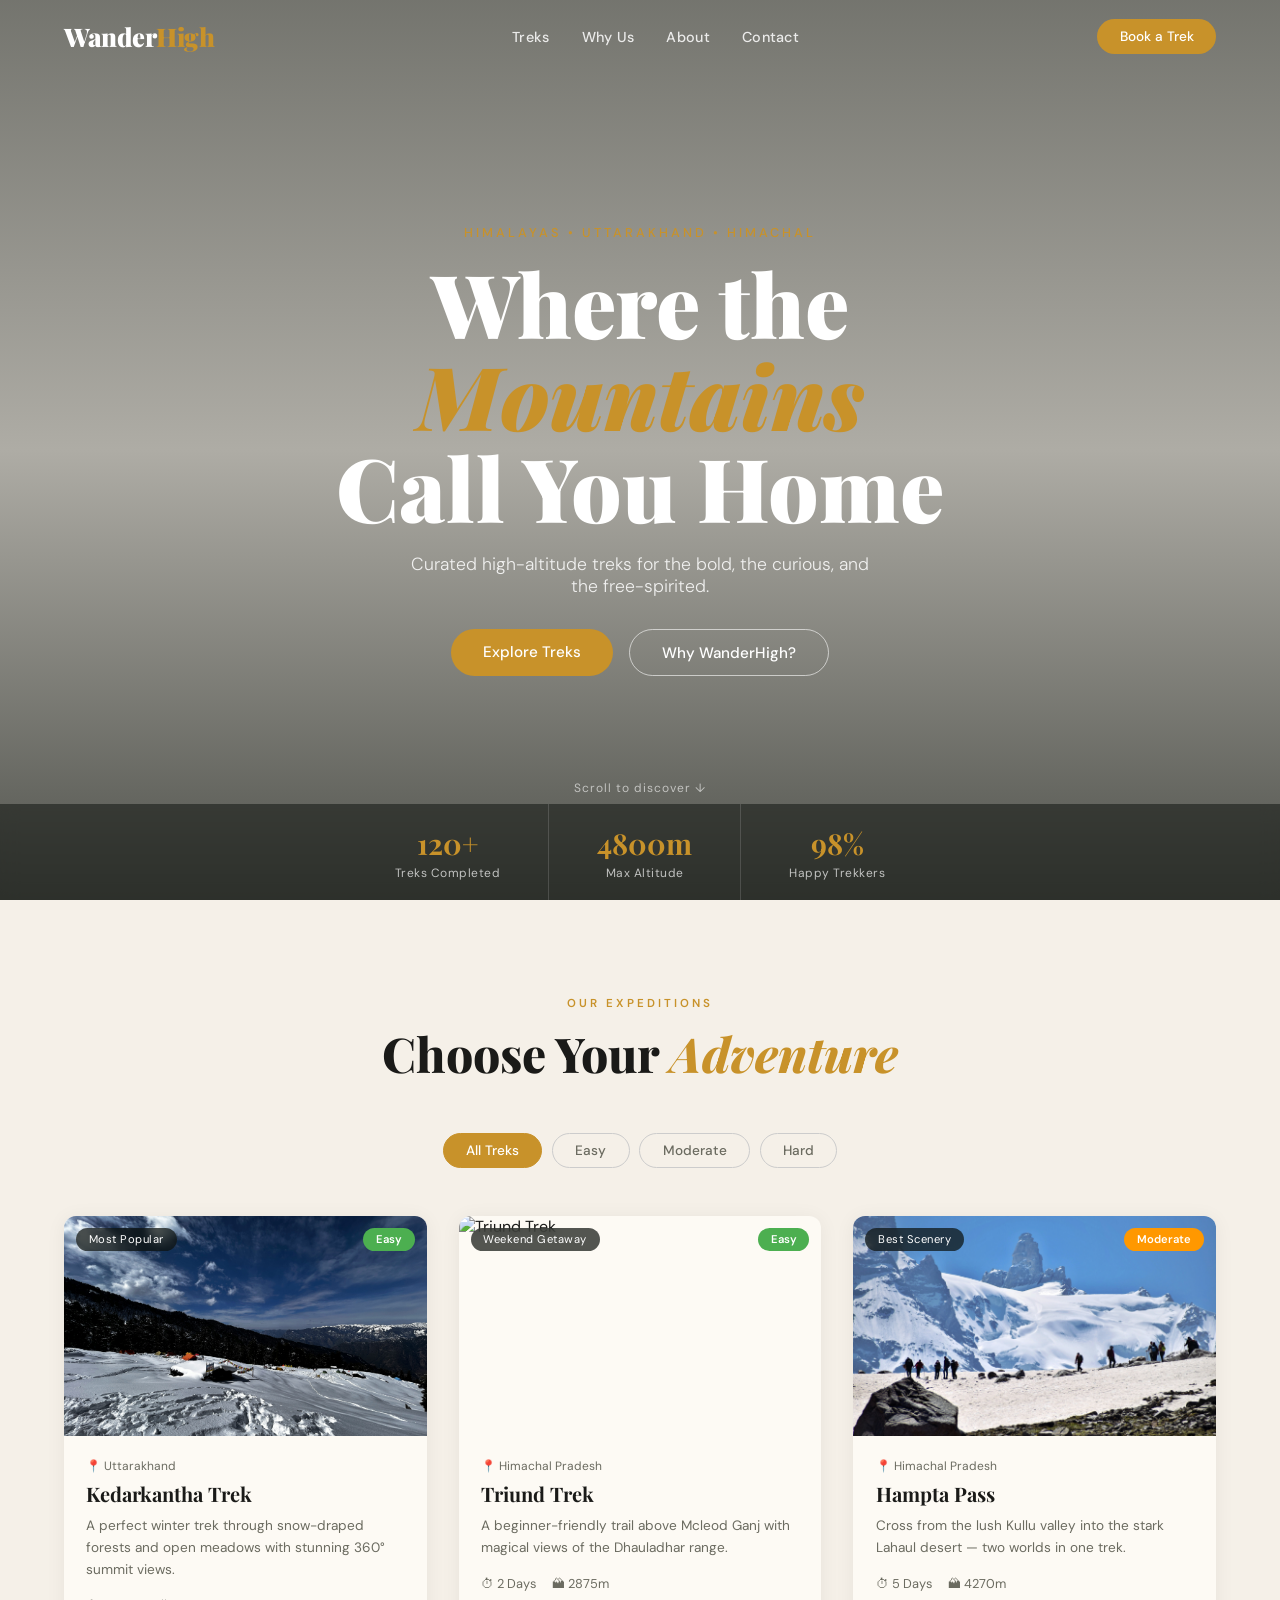
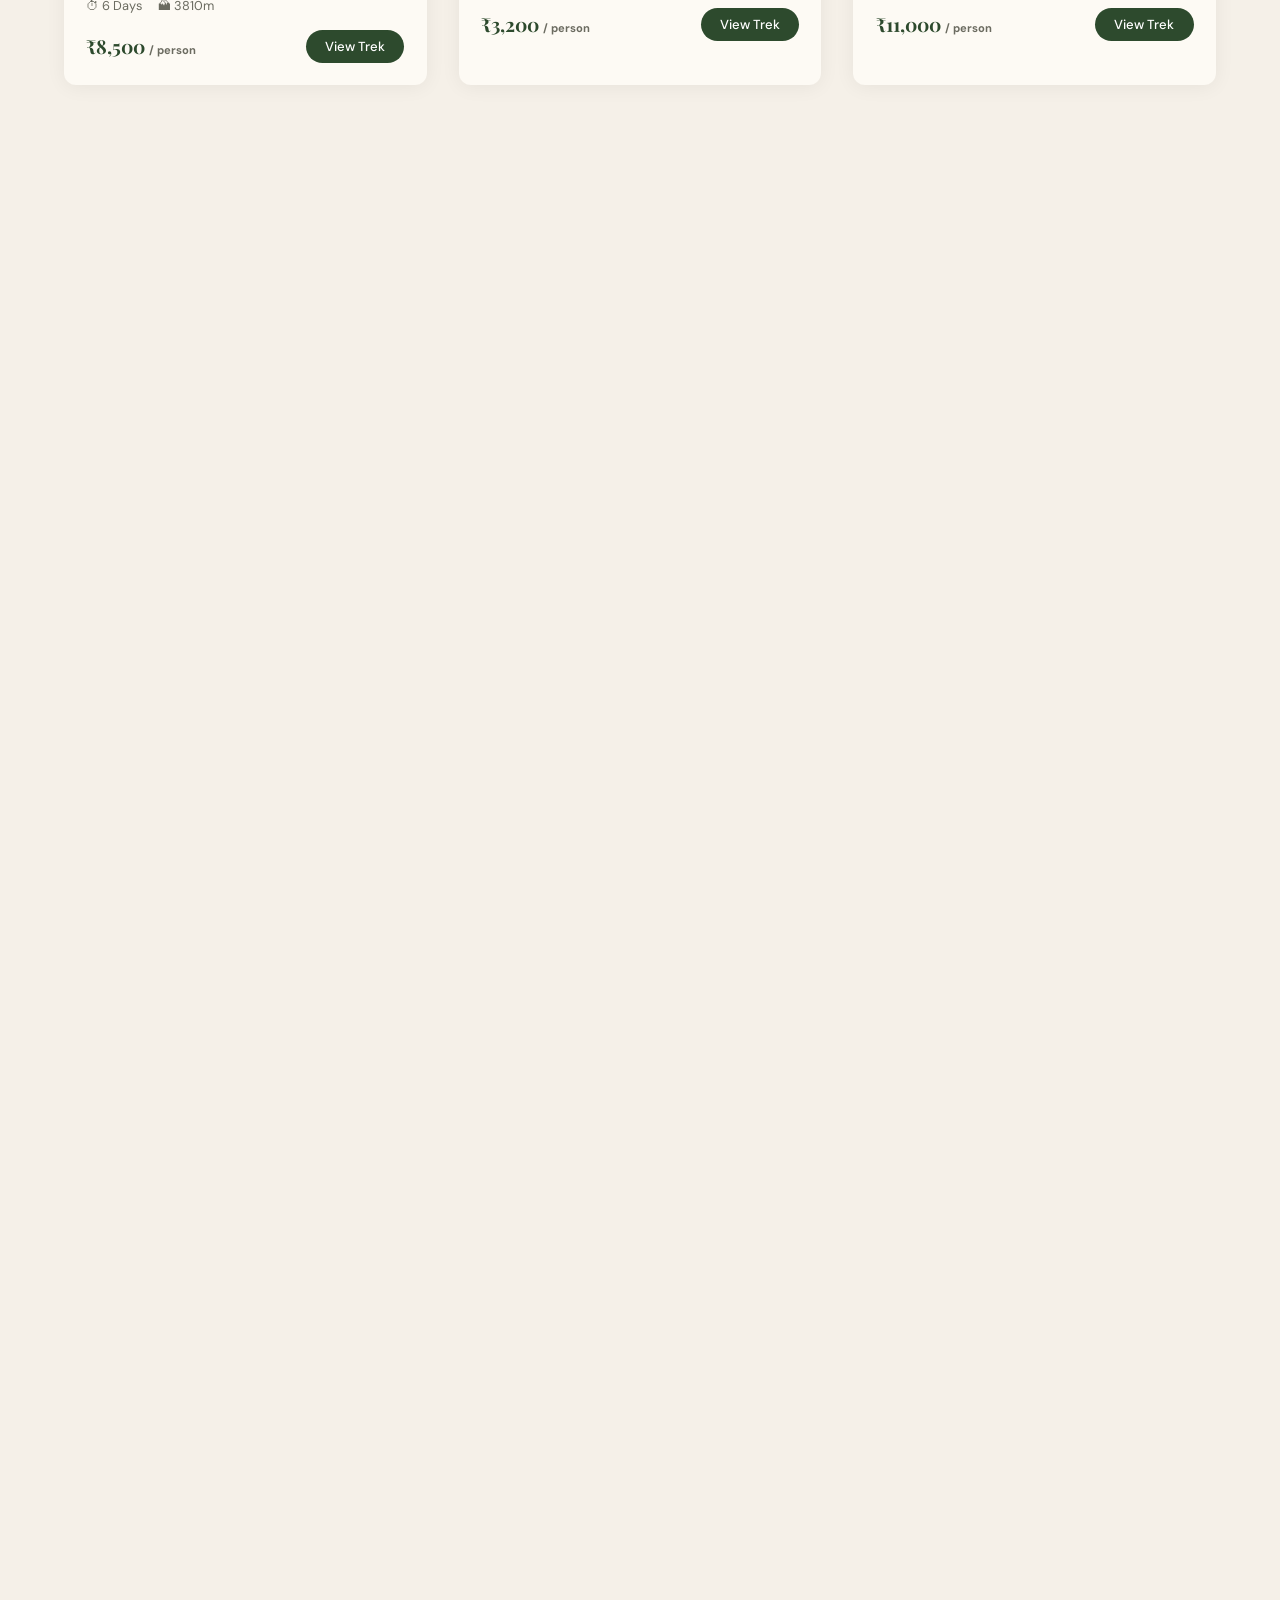
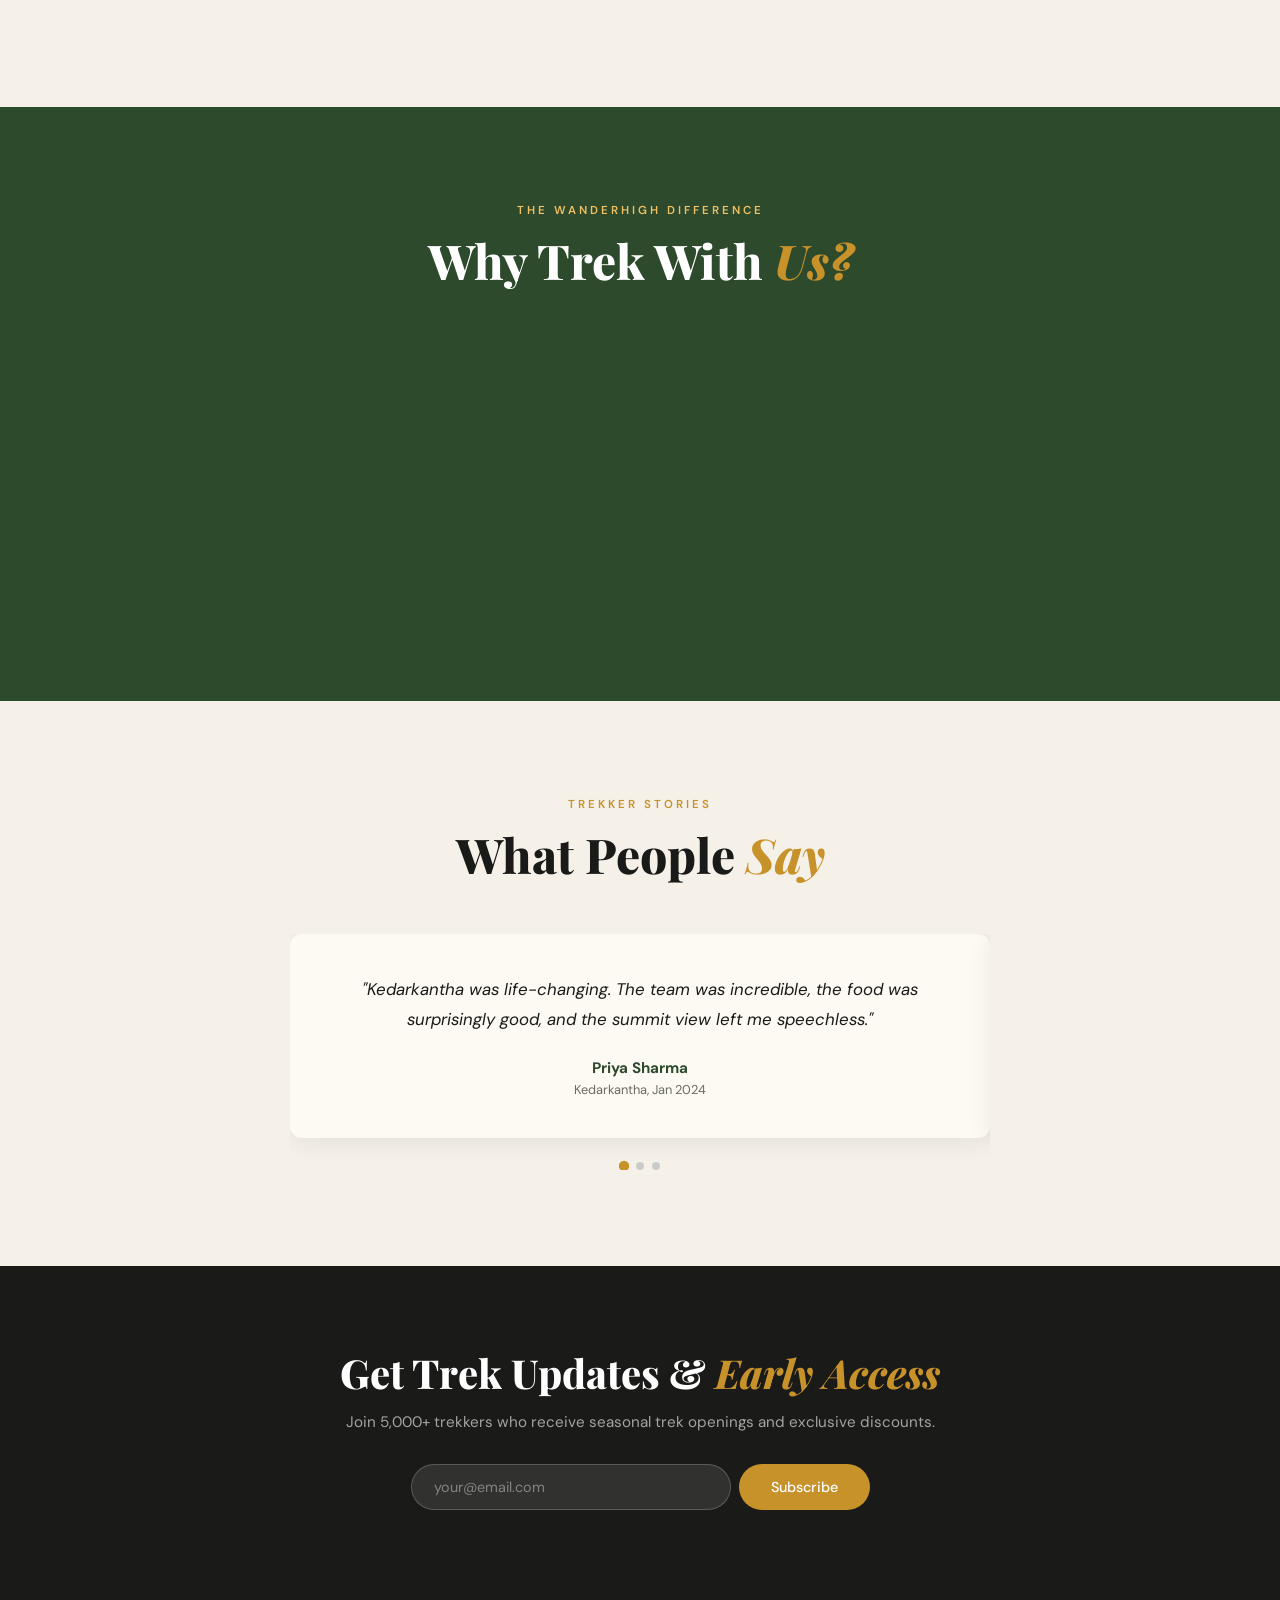
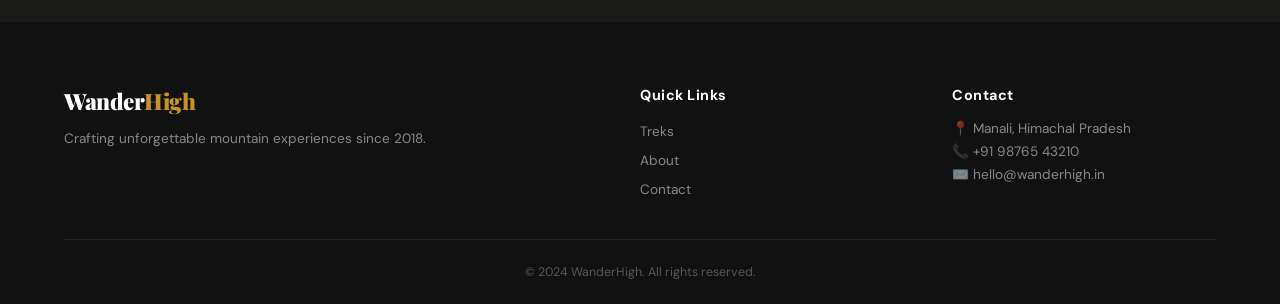
==== index.html @ 96816280 "Initial commit - WanderHigh travel website" ====
<!DOCTYPE html>
<html lang="en">
<head>
  <meta charset="UTF-8" />
  <meta name="viewport" content="width=device-width, initial-scale=1.0"/>
  <title>WanderHigh — Himalayan Trek Experiences</title>
  <link rel="stylesheet" href="css/style.css" />
  <link href="https://fonts.googleapis.com/css2?family=Playfair+Display:wght@400;700;900&family=DM+Sans:wght@300;400;500&display=swap" rel="stylesheet"/>
</head>
<body>

  <!-- NAVBAR -->
  <nav class="navbar" id="navbar">
    <div class="nav-logo">Wander<span>High</span></div>
    <ul class="nav-links">
      <li><a href="#treks">Treks</a></li>
      <li><a href="#why">Why Us</a></li>
      <li><a href="pages/about.html">About</a></li>
      <li><a href="pages/contact.html">Contact</a></li>
    </ul>
    <a href="#treks" class="nav-cta">Book a Trek</a>
    <div class="hamburger" id="hamburger">&#9776;</div>
  </nav>

  <!-- HERO -->
  <section class="hero">
    <div class="hero-bg"></div>
    <div class="hero-content">
      <p class="hero-tag">Himalayas • Uttarakhand • Himachal</p>
      <h1 class="hero-title">Where the<br/><em>Mountains</em><br/>Call You Home</h1>
      <p class="hero-sub">Curated high-altitude treks for the bold, the curious, and the free-spirited.</p>
      <div class="hero-btns">
        <a href="#treks" class="btn-primary">Explore Treks</a>
        <a href="#why" class="btn-ghost">Why WanderHigh?</a>
      </div>
    </div>
    <div class="hero-scroll">Scroll to discover ↓</div>
    <div class="hero-stats">
      <div class="stat"><span>120+</span><p>Treks Completed</p></div>
      <div class="stat"><span>4800m</span><p>Max Altitude</p></div>
      <div class="stat"><span>98%</span><p>Happy Trekkers</p></div>
    </div>
  </section>

  <!-- TREKS SECTION -->
  <section class="treks-section" id="treks">
    <div class="section-header">
      <p class="section-tag">OUR EXPEDITIONS</p>
      <h2>Choose Your <em>Adventure</em></h2>
    </div>

    <!-- FILTER BUTTONS -->
    <div class="filters">
      <button class="filter-btn active" data-filter="all">All Treks</button>
      <button class="filter-btn" data-filter="easy">Easy</button>
      <button class="filter-btn" data-filter="moderate">Moderate</button>
      <button class="filter-btn" data-filter="hard">Hard</button>
    </div>

    <!-- TREK CARDS -->
    <div class="trek-grid" id="trekGrid"></div>
  </section>

  <!-- WHY US -->
  <section class="why-section" id="why">
    <div class="section-header light">
      <p class="section-tag">THE WANDERHIGH DIFFERENCE</p>
      <h2>Why Trek With <em>Us?</em></h2>
    </div>
    <div class="why-grid">
      <div class="why-card reveal">
        <div class="why-icon">🏔️</div>
        <h3>Expert Guides</h3>
        <p>All our trek leaders are certified mountaineers with 5+ years of high-altitude experience.</p>
      </div>
      <div class="why-card reveal">
        <div class="why-icon">🎒</div>
        <h3>All-Inclusive Kits</h3>
        <p>Tents, sleeping bags, meals, first-aid — everything is arranged so you just show up and trek.</p>
      </div>
      <div class="why-card reveal">
        <div class="why-icon">🌿</div>
        <h3>Eco-Responsible</h3>
        <p>We follow leave-no-trace principles and actively contribute to trail clean-up drives.</p>
      </div>
      <div class="why-card reveal">
        <div class="why-icon">🛡️</div>
        <h3>Safety First</h3>
        <p>Satellite phones, oxygen cylinders, and emergency evacuation protocols on every trek.</p>
      </div>
    </div>
  </section>

  <!-- TESTIMONIALS -->
  <section class="testimonials" id="testimonials">
    <div class="section-header">
      <p class="section-tag">TREKKER STORIES</p>
      <h2>What People <em>Say</em></h2>
    </div>
    <div class="testimonial-slider" id="testimonialSlider">
      <div class="testimonial-track" id="testimonialTrack">
        <div class="testimonial-card">
          <p>"Kedarkantha was life-changing. The team was incredible, the food was surprisingly good, and the summit view left me speechless."</p>
          <div class="trekker-info"><strong>Priya Sharma</strong><span>Kedarkantha, Jan 2024</span></div>
        </div>
        <div class="testimonial-card">
          <p>"Best trek of my life. Hampta Pass crossed through three completely different landscapes in 5 days. WanderHigh nailed every detail."</p>
          <div class="trekker-info"><strong>Arjun Mehta</strong><span>Hampta Pass, Sep 2024</span></div>
        </div>
        <div class="testimonial-card">
          <p>"I was a complete beginner. The guides were patient, supportive, and made me feel confident at every step. Highly recommend!"</p>
          <div class="trekker-info"><strong>Sneha Kapoor</strong><span>Triund Trek, Mar 2024</span></div>
        </div>
      </div>
      <div class="slider-dots" id="sliderDots"></div>
    </div>
  </section>

  <!-- NEWSLETTER -->
  <section class="newsletter">
    <h2>Get Trek Updates & <em>Early Access</em></h2>
    <p>Join 5,000+ trekkers who receive seasonal trek openings and exclusive discounts.</p>
    <div class="newsletter-form">
      <input type="email" id="emailInput" placeholder="your@email.com" />
      <button onclick="subscribeNewsletter()">Subscribe</button>
    </div>
    <p class="newsletter-msg" id="newsletterMsg"></p>
  </section>

  <!-- FOOTER -->
  <footer class="footer">
    <div class="footer-top">
      <div class="footer-brand">
        <div class="nav-logo">Wander<span>High</span></div>
        <p>Crafting unforgettable mountain experiences since 2018.</p>
      </div>
      <div class="footer-links">
        <h4>Quick Links</h4>
        <ul>
          <li><a href="#treks">Treks</a></li>
          <li><a href="pages/about.html">About</a></li>
          <li><a href="pages/contact.html">Contact</a></li>
        </ul>
      </div>
      <div class="footer-contact">
        <h4>Contact</h4>
        <p>📍 Manali, Himachal Pradesh</p>
        <p>📞 +91 98765 43210</p>
        <p>✉️ hello@wanderhigh.in</p>
      </div>
    </div>
    <div class="footer-bottom">
      <p>© 2024 WanderHigh. All rights reserved.</p>
    </div>
  </footer>

  <script src="js/data.js"></script>
  <script src="js/main.js"></script>
</body>
</html>
---- css/style.css ----
/* css/style.css — WanderHigh Main Styles */

/* ===== VARIABLES ===== */
:root {
  --cream: #f5f0e8;
  --dark: #1a1a18;
  --forest: #2d4a2d;
  --earth: #8b6914;
  --snow: #ffffff;
  --muted: #6b6b60;
  --accent: #c8922a;
  --card-bg: #fdfaf4;
  --font-display: 'Playfair Display', Georgia, serif;
  --font-body: 'DM Sans', sans-serif;
  --radius: 12px;
  --transition: 0.3s ease;
}

/* ===== RESET ===== */
*, *::before, *::after { box-sizing: border-box; margin: 0; padding: 0; }
html { scroll-behavior: smooth; }
body { font-family: var(--font-body); background: var(--cream); color: var(--dark); overflow-x: hidden; }
a { text-decoration: none; color: inherit; }
img { width: 100%; display: block; }
ul { list-style: none; }

/* ===== NAVBAR ===== */
.navbar {
  position: fixed; top: 0; left: 0; width: 100%; z-index: 1000;
  display: flex; align-items: center; justify-content: space-between;
  padding: 1.2rem 5%;
  transition: background var(--transition), box-shadow var(--transition);
}
.navbar.scrolled {
  background: rgba(245, 240, 232, 0.97);
  box-shadow: 0 2px 20px rgba(0,0,0,0.08);
}
.nav-logo {
  font-family: var(--font-display);
  font-size: 1.6rem; font-weight: 900;
  color: var(--snow); letter-spacing: -0.5px;
  transition: color var(--transition);
}
.navbar.scrolled .nav-logo { color: var(--dark); }
.nav-logo span { color: var(--accent); }

.nav-links { display: flex; gap: 2rem; }
.nav-links a {
  font-size: 0.9rem; font-weight: 500;
  color: rgba(255,255,255,0.85);
  transition: color var(--transition);
  letter-spacing: 0.3px;
}
.navbar.scrolled .nav-links a { color: var(--dark); }
.nav-links a:hover { color: var(--accent); }

.nav-cta {
  background: var(--accent); color: var(--snow);
  padding: 0.55rem 1.4rem; border-radius: 50px;
  font-size: 0.85rem; font-weight: 500;
  transition: background var(--transition), transform var(--transition);
}
.nav-cta:hover { background: var(--earth); transform: translateY(-1px); }

.hamburger {
  display: none; font-size: 1.5rem; cursor: pointer;
  color: var(--snow);
}
.navbar.scrolled .hamburger { color: var(--dark); }

/* ===== HERO ===== */
.hero {
  position: relative; min-height: 100vh;
  display: flex; align-items: center; justify-content: center;
  overflow: hidden;
}
.hero-bg {
  position: absolute; inset: 0; z-index: 0;
  background: url('https://images.unsplash.com/photo-1464822759023-fed622ff2c3b?w=1600&q=85') center/cover no-repeat;
}
.hero-bg::after {
  content: ''; position: absolute; inset: 0;
  background: linear-gradient(to bottom, rgba(10,15,10,0.55) 0%, rgba(10,15,10,0.3) 50%, rgba(10,15,10,0.7) 100%);
}
.hero-content {
  position: relative; z-index: 1; text-align: center; color: var(--snow);
  padding: 2rem; max-width: 780px;
  animation: fadeUp 1s ease forwards;
}
.hero-tag {
  font-size: 0.8rem; letter-spacing: 3px; text-transform: uppercase;
  color: var(--accent); margin-bottom: 1rem; font-weight: 500;
}
.hero-title {
  font-family: var(--font-display);
  font-size: clamp(2.8rem, 7vw, 5.5rem);
  font-weight: 900; line-height: 1.05;
  margin-bottom: 1.2rem;
}
.hero-title em { color: var(--accent); font-style: italic; }
.hero-sub {
  font-size: 1.1rem; font-weight: 300;
  color: rgba(255,255,255,0.85); margin-bottom: 2rem;
  max-width: 480px; margin-inline: auto;
}
.hero-btns { display: flex; gap: 1rem; justify-content: center; flex-wrap: wrap; }

.btn-primary {
  background: var(--accent); color: var(--snow);
  padding: 0.8rem 2rem; border-radius: 50px;
  font-weight: 500; font-size: 0.95rem;
  transition: transform var(--transition), background var(--transition);
}
.btn-primary:hover { background: var(--earth); transform: translateY(-2px); }

.btn-ghost {
  border: 1.5px solid rgba(255,255,255,0.6);
  color: var(--snow); padding: 0.8rem 2rem; border-radius: 50px;
  font-weight: 500; font-size: 0.95rem;
  transition: background var(--transition), border-color var(--transition);
}
.btn-ghost:hover { background: rgba(255,255,255,0.15); }

.hero-scroll {
  position: absolute; bottom: 6.5rem; left: 50%; transform: translateX(-50%);
  z-index: 2; font-size: 0.75rem; color: rgba(255,255,255,0.6);
  letter-spacing: 1px; animation: bounce 2s infinite;
}
.hero-stats {
  position: absolute; bottom: 0; left: 0; right: 0; z-index: 2;
  display: flex; justify-content: center; gap: 0;
  background: rgba(10,15,10,0.5); backdrop-filter: blur(8px);
}
.stat {
  padding: 1.2rem 3rem; text-align: center; color: var(--snow);
  border-right: 1px solid rgba(255,255,255,0.15);
}
.stat:last-child { border-right: none; }
.stat span { display: block; font-family: var(--font-display); font-size: 1.8rem; font-weight: 700; color: var(--accent); }
.stat p { font-size: 0.75rem; color: rgba(255,255,255,0.7); margin-top: 0.2rem; letter-spacing: 0.5px; }

/* ===== SECTION COMMON ===== */
.section-header { text-align: center; margin-bottom: 3rem; }
.section-tag {
  font-size: 0.72rem; letter-spacing: 3px; text-transform: uppercase;
  color: var(--accent); font-weight: 600; margin-bottom: 0.6rem; display: block;
}
.section-header h2 {
  font-family: var(--font-display);
  font-size: clamp(2rem, 4vw, 3rem);
  font-weight: 800; color: var(--dark);
}
.section-header.light h2 { color: var(--snow); }
.section-header.light .section-tag { color: #f0c060; }
.section-header h2 em { color: var(--accent); font-style: italic; }

/* ===== TREKS SECTION ===== */
.treks-section { padding: 6rem 5%; background: var(--cream); }

.filters {
  display: flex; justify-content: center; gap: 0.6rem;
  flex-wrap: wrap; margin-bottom: 3rem;
}
.filter-btn {
  padding: 0.5rem 1.4rem; border-radius: 50px;
  border: 1.5px solid #ccc; background: transparent;
  font-family: var(--font-body); font-size: 0.85rem; font-weight: 500;
  cursor: pointer; transition: all var(--transition); color: var(--muted);
}
.filter-btn:hover, .filter-btn.active {
  background: var(--accent); border-color: var(--accent); color: var(--snow);
}

.trek-grid {
  display: grid;
  grid-template-columns: repeat(auto-fill, minmax(320px, 1fr));
  gap: 2rem;
}
.trek-card {
  background: var(--card-bg); border-radius: var(--radius);
  overflow: hidden; box-shadow: 0 2px 20px rgba(0,0,0,0.06);
  transition: transform var(--transition), box-shadow var(--transition);
}
.trek-card:hover { transform: translateY(-6px); box-shadow: 0 12px 40px rgba(0,0,0,0.12); }

.trek-img-wrap { position: relative; height: 220px; overflow: hidden; }
.trek-img-wrap img { height: 100%; width: 100%; object-fit: cover; transition: transform 0.5s ease; }
.trek-card:hover .trek-img-wrap img { transform: scale(1.05); }
.trek-tag {
  position: absolute; top: 12px; left: 12px;
  background: rgba(10,15,10,0.7); color: var(--snow);
  font-size: 0.7rem; padding: 0.3rem 0.8rem; border-radius: 50px;
  backdrop-filter: blur(4px); letter-spacing: 0.5px;
}
.trek-difficulty {
  position: absolute; top: 12px; right: 12px;
  color: var(--snow); font-size: 0.7rem; padding: 0.3rem 0.8rem;
  border-radius: 50px; text-transform: capitalize; font-weight: 600;
}
.trek-body { padding: 1.4rem; }
.trek-region { font-size: 0.75rem; color: var(--muted); margin-bottom: 0.4rem; }
.trek-body h3 { font-family: var(--font-display); font-size: 1.25rem; font-weight: 700; margin-bottom: 0.5rem; }
.trek-desc { font-size: 0.85rem; color: var(--muted); line-height: 1.6; margin-bottom: 1rem; }
.trek-meta { display: flex; gap: 1rem; font-size: 0.8rem; color: var(--muted); margin-bottom: 1rem; }
.trek-footer { display: flex; align-items: center; justify-content: space-between; }
.trek-price { font-family: var(--font-display); font-size: 1.2rem; font-weight: 700; color: var(--forest); }
.trek-price small { font-size: 0.7rem; color: var(--muted); font-family: var(--font-body); }
.btn-book {
  background: var(--forest); color: var(--snow);
  padding: 0.5rem 1.2rem; border-radius: 50px;
  font-size: 0.82rem; font-weight: 500;
  transition: background var(--transition), transform var(--transition);
}
.btn-book:hover { background: var(--accent); transform: translateY(-1px); }

/* ===== WHY SECTION ===== */
.why-section { background: var(--forest); padding: 6rem 5%; }
.why-grid {
  display: grid; grid-template-columns: repeat(auto-fill, minmax(240px, 1fr));
  gap: 2rem; max-width: 1100px; margin: 0 auto;
}
.why-card {
  background: rgba(255,255,255,0.06); border-radius: var(--radius);
  padding: 2rem; text-align: center; border: 1px solid rgba(255,255,255,0.1);
  transition: background var(--transition), transform var(--transition);
}
.why-card:hover { background: rgba(255,255,255,0.1); transform: translateY(-4px); }
.why-icon { font-size: 2.5rem; margin-bottom: 1rem; }
.why-card h3 { font-family: var(--font-display); font-size: 1.2rem; color: var(--snow); margin-bottom: 0.6rem; }
.why-card p { font-size: 0.88rem; color: rgba(255,255,255,0.65); line-height: 1.7; }

/* ===== TESTIMONIALS ===== */
.testimonials { padding: 6rem 5%; background: var(--cream); }
.testimonial-slider { overflow: hidden; max-width: 700px; margin: 0 auto; }
.testimonial-track {
  display: flex; transition: transform 0.5s ease;
}
.testimonial-card {
  min-width: 100%; padding: 2.5rem 2rem;
  background: var(--card-bg); border-radius: var(--radius);
  box-shadow: 0 4px 24px rgba(0,0,0,0.07);
  text-align: center;
}
.testimonial-card p {
  font-size: 1.05rem; color: var(--dark); line-height: 1.8;
  font-style: italic; margin-bottom: 1.5rem;
}
.trekker-info { display: flex; flex-direction: column; gap: 0.2rem; }
.trekker-info strong { font-size: 0.95rem; color: var(--forest); }
.trekker-info span { font-size: 0.8rem; color: var(--muted); }
.slider-dots { display: flex; justify-content: center; gap: 0.5rem; margin-top: 1.5rem; }
.dot {
  width: 8px; height: 8px; border-radius: 50%;
  background: #ccc; cursor: pointer; transition: background var(--transition), transform var(--transition);
}
.dot.active { background: var(--accent); transform: scale(1.3); }

/* ===== NEWSLETTER ===== */
.newsletter {
  background: var(--dark); padding: 5rem 5%; text-align: center; color: var(--snow);
}
.newsletter h2 {
  font-family: var(--font-display); font-size: clamp(1.8rem, 3.5vw, 2.5rem);
  font-weight: 800; margin-bottom: 0.8rem;
}
.newsletter h2 em { color: var(--accent); font-style: italic; }
.newsletter > p { color: rgba(255,255,255,0.6); font-size: 0.95rem; margin-bottom: 2rem; }
.newsletter-form { display: flex; justify-content: center; gap: 0.5rem; flex-wrap: wrap; }
.newsletter-form input {
  padding: 0.8rem 1.4rem; border-radius: 50px; border: none;
  width: 320px; font-family: var(--font-body); font-size: 0.9rem;
  background: rgba(255,255,255,0.1); color: var(--snow); outline: none;
  border: 1px solid rgba(255,255,255,0.2);
}
.newsletter-form input::placeholder { color: rgba(255,255,255,0.4); }
.newsletter-form input:focus { border-color: var(--accent); }
.newsletter-form button {
  padding: 0.8rem 2rem; border-radius: 50px; border: none;
  background: var(--accent); color: var(--snow); font-size: 0.9rem;
  font-family: var(--font-body); font-weight: 500; cursor: pointer;
  transition: background var(--transition);
}
.newsletter-form button:hover { background: var(--earth); }
.newsletter-msg { margin-top: 1rem; font-size: 0.9rem; }

/* ===== FOOTER ===== */
.footer { background: #111; padding: 4rem 5% 1.5rem; }
.footer-top {
  display: grid; grid-template-columns: 2fr 1fr 1fr; gap: 3rem;
  padding-bottom: 2rem; border-bottom: 1px solid rgba(255,255,255,0.08);
}
.footer-brand .nav-logo { font-size: 1.4rem; margin-bottom: 0.8rem; }
.footer-brand p { font-size: 0.85rem; color: rgba(255,255,255,0.5); line-height: 1.6; }
.footer-links h4, .footer-contact h4 { color: var(--snow); margin-bottom: 1rem; font-size: 0.9rem; letter-spacing: 0.5px; }
.footer-links ul li { margin-bottom: 0.5rem; }
.footer-links a { font-size: 0.85rem; color: rgba(255,255,255,0.5); transition: color var(--transition); }
.footer-links a:hover { color: var(--accent); }
.footer-contact p { font-size: 0.85rem; color: rgba(255,255,255,0.5); margin-bottom: 0.4rem; }
.footer-bottom { text-align: center; padding-top: 1.5rem; }
.footer-bottom p { font-size: 0.78rem; color: rgba(255,255,255,0.3); }

/* ===== REVEAL ANIMATION ===== */
.reveal { opacity: 0; transform: translateY(30px); transition: opacity 0.7s ease, transform 0.7s ease; }
.reveal.visible { opacity: 1; transform: translateY(0); }

/* ===== ANIMATIONS ===== */
@keyframes fadeUp {
  from { opacity: 0; transform: translateY(40px); }
  to { opacity: 1; transform: translateY(0); }
}
@keyframes bounce {
  0%, 100% { transform: translateX(-50%) translateY(0); }
  50% { transform: translateX(-50%) translateY(8px); }
}

/* ===== RESPONSIVE ===== */
@media (max-width: 768px) {
  .nav-links { display: none; position: absolute; top: 65px; left: 0; right: 0; background: var(--cream); flex-direction: column; padding: 1.5rem; gap: 1rem; box-shadow: 0 4px 20px rgba(0,0,0,0.1); }
  .nav-links.open { display: flex; }
  .nav-links a { color: var(--dark) !important; }
  .hamburger { display: block; }
  .nav-cta { display: none; }
  .hero-stats { flex-direction: row; flex-wrap: wrap; justify-content: center; }
  .stat { padding: 0.8rem 1.5rem; border-right: none; border-bottom: 1px solid rgba(255,255,255,0.1); }
  .footer-top { grid-template-columns: 1fr; gap: 2rem; }
}
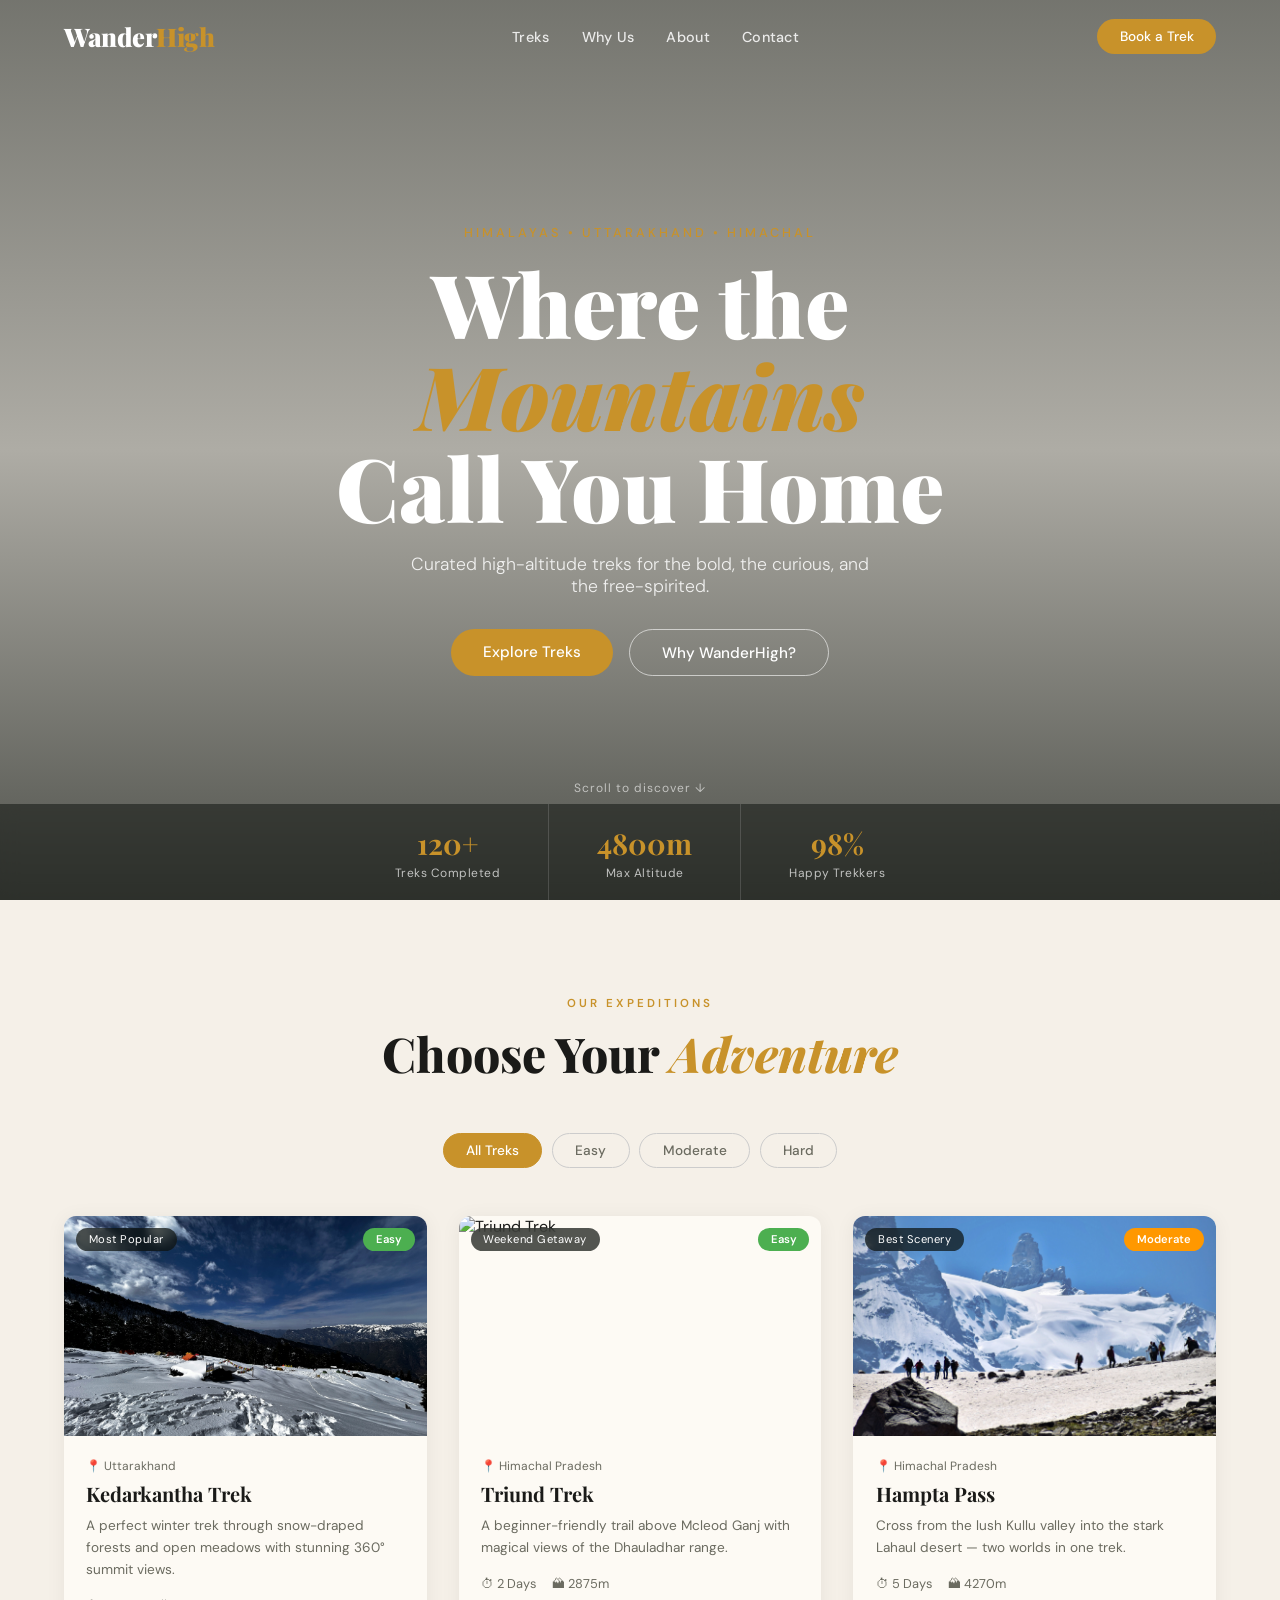
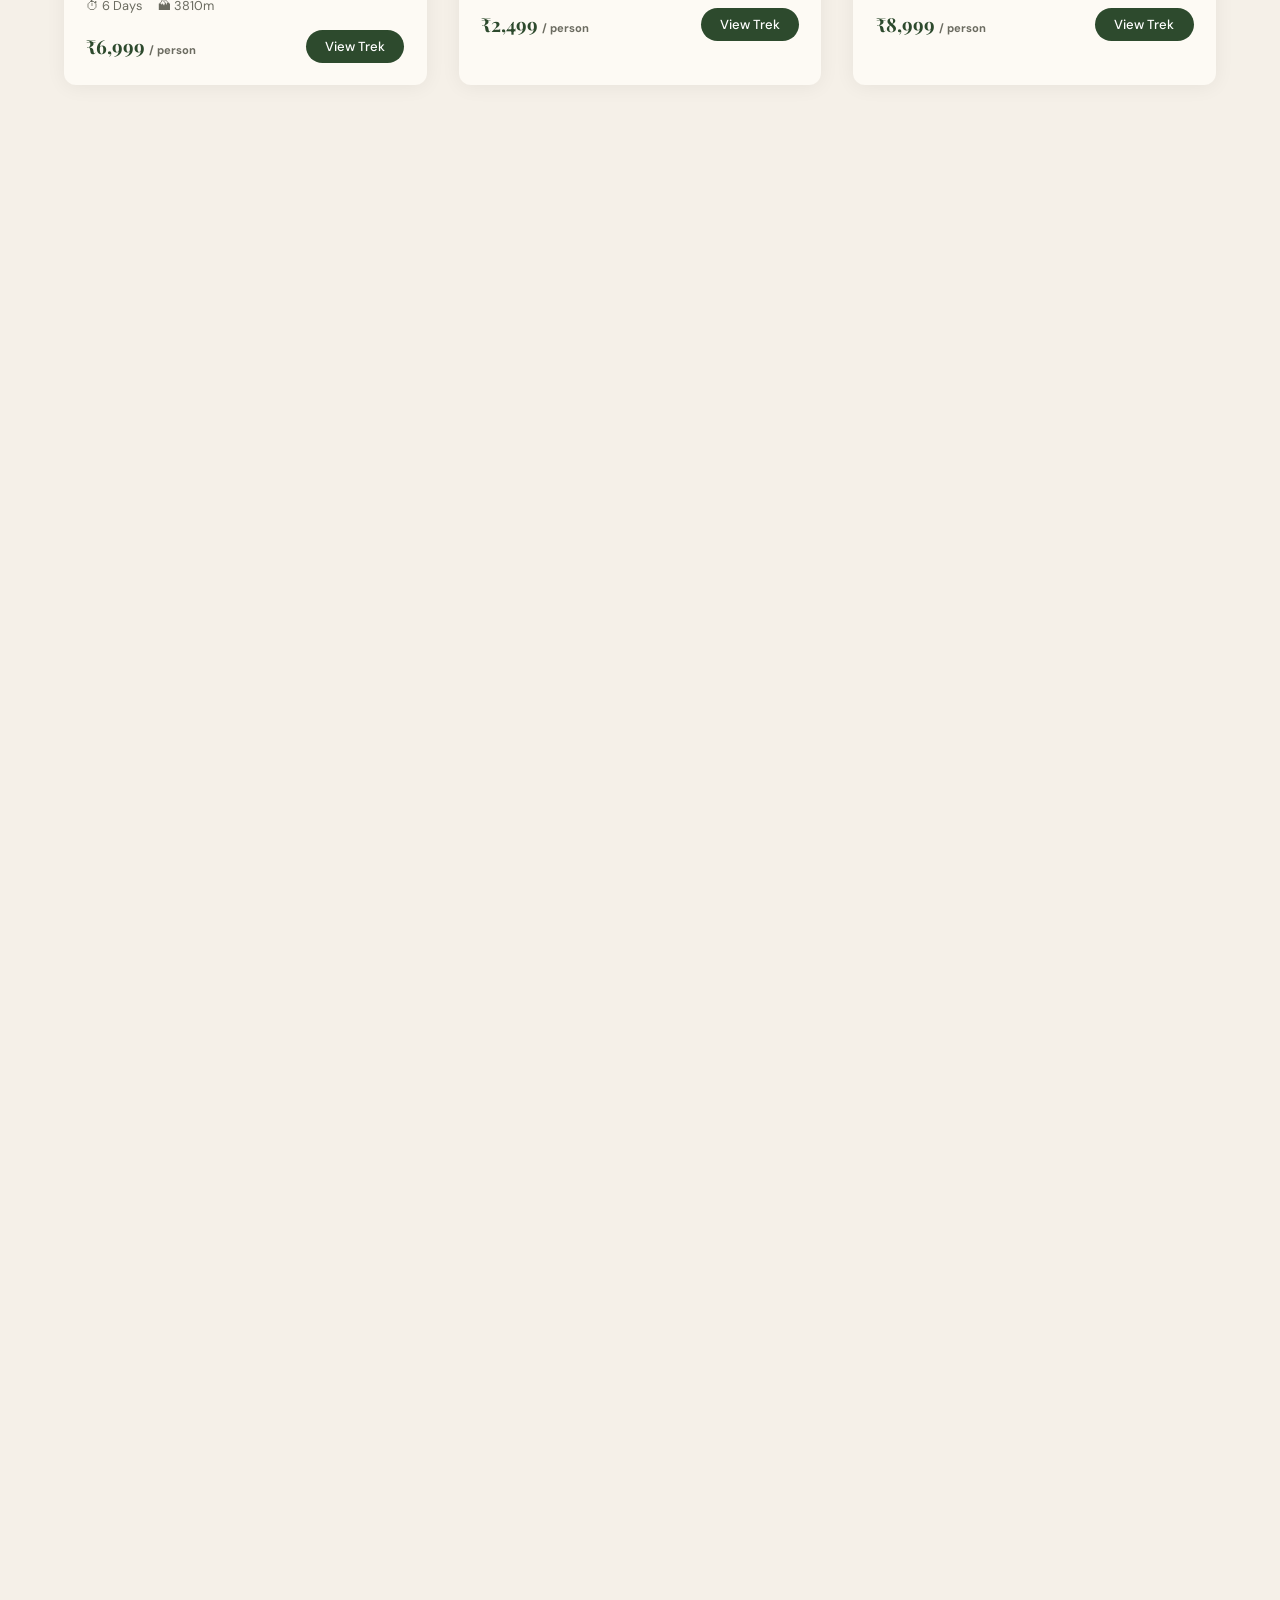
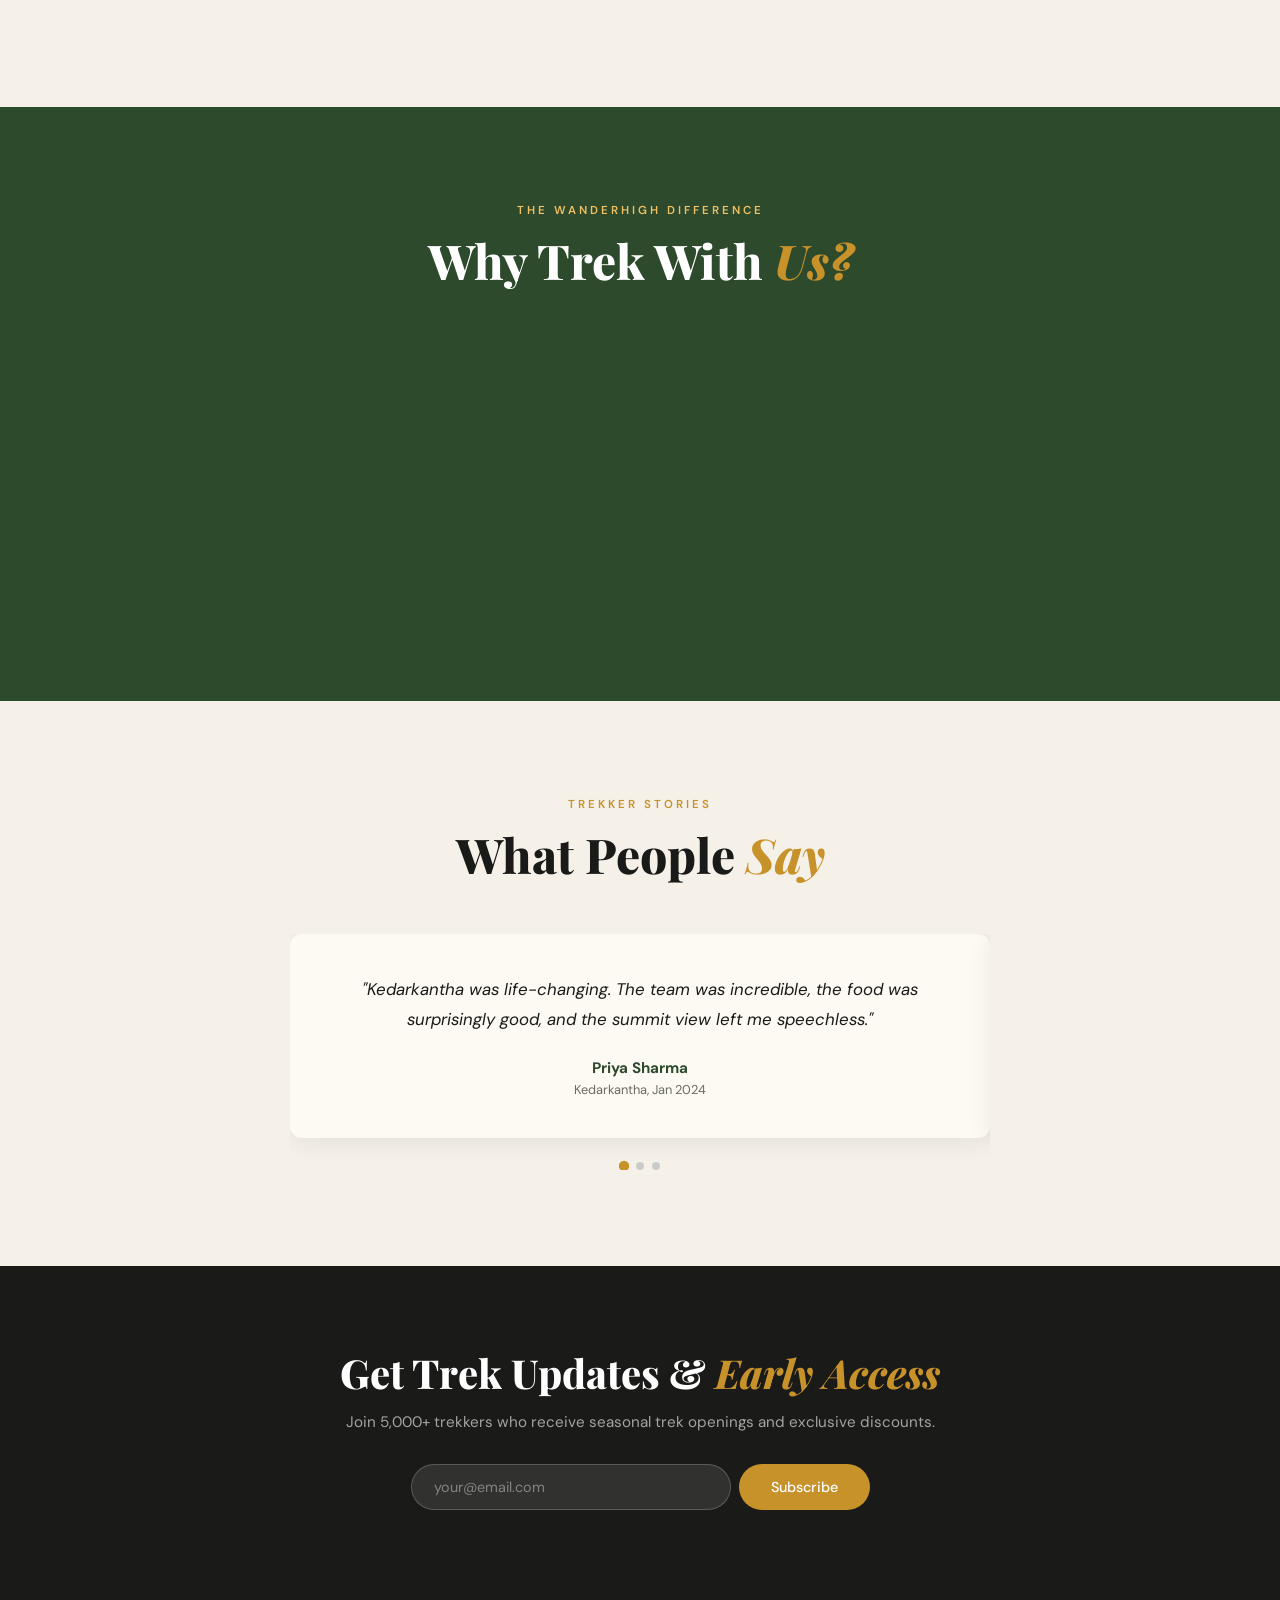
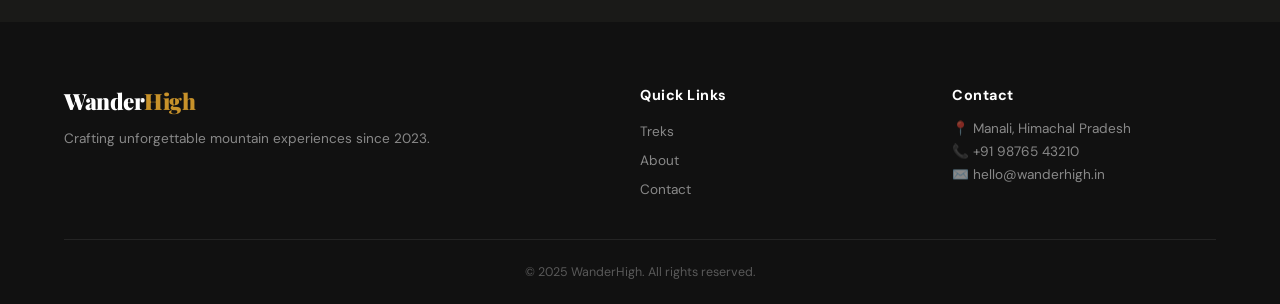
==== commit f99ac40d: "Updated team photos, prices, contact dropdown and footer" ====
--- a/index.html
+++ b/index.html
@@ -132,7 +132,7 @@
     <div class="footer-top">
       <div class="footer-brand">
         <div class="nav-logo">Wander<span>High</span></div>
-        <p>Crafting unforgettable mountain experiences since 2018.</p>
+        <p>Crafting unforgettable mountain experiences since 2023.</p>
       </div>
       <div class="footer-links">
         <h4>Quick Links</h4>
@@ -150,7 +150,7 @@
       </div>
     </div>
     <div class="footer-bottom">
-      <p>© 2024 WanderHigh. All rights reserved.</p>
+      <p>© 2025 WanderHigh. All rights reserved.</p>
     </div>
   </footer>
 
